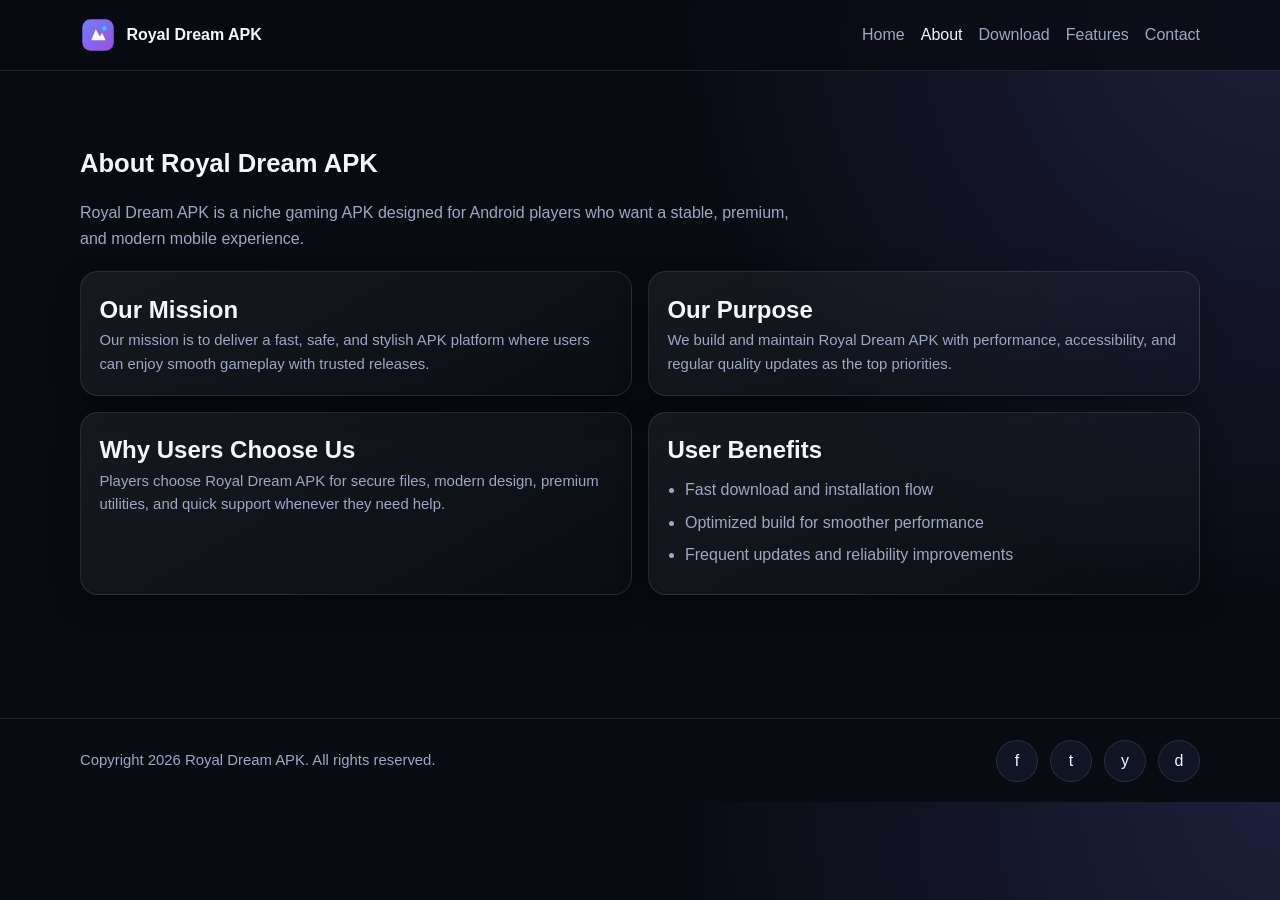
==== about.html @ bf15b544 "My first edits in Cursor Co-authored-by: Cursor <cursoragent@cursor.com>" ====
<!doctype html>
<html lang="en">
  <head>
    <meta charset="UTF-8" />
    <meta name="viewport" content="width=device-width, initial-scale=1.0" />
    <meta
      name="description"
      content="Learn about Royal Dream APK, its mission, purpose, and why Android users trust it for premium mobile gaming."
    />
    <title>About Royal Dream APK</title>
    <link rel="icon" type="image/svg+xml" href="assets/images/favicon.svg" />
    <link rel="stylesheet" href="assets/css/style.css" />
  </head>
  <body>
    <div id="navbar"></div>
    <main class="section">
      <div class="container">
        <h1 class="section-title reveal">About Royal Dream APK</h1>
        <p class="section-text reveal">
          Royal Dream APK is a niche gaming APK designed for Android players who want a stable, premium, and modern mobile experience.
        </p>

        <div class="grid-2" style="margin-top: 1.25rem">
          <article class="card reveal">
            <h2>Our Mission</h2>
            <p class="small-text">
              Our mission is to deliver a fast, safe, and stylish APK platform where users can enjoy smooth gameplay with trusted releases.
            </p>
          </article>
          <article class="card reveal">
            <h2>Our Purpose</h2>
            <p class="small-text">
              We build and maintain Royal Dream APK with performance, accessibility, and regular quality updates as the top priorities.
            </p>
          </article>
          <article class="card reveal">
            <h2>Why Users Choose Us</h2>
            <p class="small-text">
              Players choose Royal Dream APK for secure files, modern design, premium utilities, and quick support whenever they need help.
            </p>
          </article>
          <article class="card reveal">
            <h2>User Benefits</h2>
            <ul class="list">
              <li>Fast download and installation flow</li>
              <li>Optimized build for smoother performance</li>
              <li>Frequent updates and reliability improvements</li>
            </ul>
          </article>
        </div>
      </div>
    </main>
    <div id="footer"></div>
    <script src="assets/js/main.js"></script>
  </body>
</html>
---- assets/css/style.css ----
:root {
  --bg: #090b13;
  --surface: #111424;
  --surface-2: #171b30;
  --text: #f5f7ff;
  --muted: #9ea7c4;
  --primary: #6e7dff;
  --secondary: #9d4edd;
  --accent: #22d3ee;
  --success: #22c55e;
  --danger: #ef4444;
  --border: rgba(255, 255, 255, 0.1);
  --card-shadow: 0 10px 30px rgba(0, 0, 0, 0.3);
}

* {
  margin: 0;
  padding: 0;
  box-sizing: border-box;
}

html {
  scroll-behavior: smooth;
}

body {
  font-family: "Inter", "Segoe UI", Arial, sans-serif;
  background: radial-gradient(circle at top right, #1d1f3b, var(--bg) 40%);
  color: var(--text);
  line-height: 1.6;
}

img {
  max-width: 100%;
  display: block;
}

a {
  color: inherit;
  text-decoration: none;
}

.container {
  width: min(1120px, 92%);
  margin: 0 auto;
}

.section {
  padding: 4.5rem 0;
}

.section-title {
  font-size: clamp(1.6rem, 2vw, 2.2rem);
  margin-bottom: 1rem;
}

.section-text {
  color: var(--muted);
  max-width: 720px;
}

.btn {
  display: inline-flex;
  align-items: center;
  justify-content: center;
  gap: 0.45rem;
  padding: 0.8rem 1.3rem;
  border-radius: 999px;
  border: 1px solid transparent;
  cursor: pointer;
  font-weight: 600;
  transition: transform 0.22s ease, box-shadow 0.22s ease, background 0.22s ease;
}

.btn:hover {
  transform: translateY(-2px);
}

.btn-primary {
  background: linear-gradient(100deg, var(--primary), var(--secondary));
  box-shadow: 0 8px 25px rgba(110, 125, 255, 0.35);
}

.btn-secondary {
  border-color: var(--border);
  background: rgba(255, 255, 255, 0.03);
}

.topbar {
  position: sticky;
  top: 0;
  z-index: 99;
  backdrop-filter: blur(12px);
  border-bottom: 1px solid var(--border);
  background: rgba(9, 11, 19, 0.8);
}

.nav {
  min-height: 70px;
  display: flex;
  align-items: center;
  justify-content: space-between;
  gap: 1rem;
}

.brand {
  display: flex;
  align-items: center;
  gap: 0.65rem;
  font-weight: 700;
}

.brand img {
  width: 36px;
  height: 36px;
}

.menu {
  display: flex;
  align-items: center;
  gap: 1rem;
}

.menu a {
  color: var(--muted);
  font-weight: 500;
}

.menu a:hover,
.menu a.active {
  color: var(--text);
}

.menu-toggle {
  display: none;
  background: transparent;
  border: 1px solid var(--border);
  color: var(--text);
  padding: 0.45rem 0.75rem;
  border-radius: 8px;
}

.hero {
  padding: 5.2rem 0 4rem;
}

.hero-grid {
  display: grid;
  gap: 2rem;
  grid-template-columns: 1.2fr 1fr;
  align-items: center;
}

.badge {
  display: inline-flex;
  padding: 0.3rem 0.7rem;
  border-radius: 999px;
  margin-bottom: 0.9rem;
  background: rgba(34, 211, 238, 0.12);
  color: var(--accent);
  border: 1px solid rgba(34, 211, 238, 0.35);
}

.hero h1 {
  font-size: clamp(2rem, 4vw, 3.15rem);
  line-height: 1.2;
  margin-bottom: 1rem;
}

.hero p {
  color: var(--muted);
}

.hero-actions {
  margin-top: 1.4rem;
  display: flex;
  flex-wrap: wrap;
  gap: 0.75rem;
}

.hero-card,
.card {
  background: linear-gradient(150deg, rgba(255, 255, 255, 0.06), rgba(255, 255, 255, 0.01));
  border: 1px solid var(--border);
  border-radius: 18px;
  box-shadow: var(--card-shadow);
}

.hero-card {
  padding: 1.2rem;
}

.card {
  padding: 1.15rem;
  transition: transform 0.25s ease, border-color 0.25s ease;
}

.card:hover {
  transform: translateY(-5px);
  border-color: rgba(110, 125, 255, 0.7);
}

.grid-3 {
  display: grid;
  gap: 1rem;
  grid-template-columns: repeat(3, minmax(0, 1fr));
}

.grid-2 {
  display: grid;
  gap: 1rem;
  grid-template-columns: repeat(2, minmax(0, 1fr));
}

.small-text {
  color: var(--muted);
  font-size: 0.93rem;
}

.screenshot {
  border-radius: 14px;
  overflow: hidden;
  border: 1px solid var(--border);
}

.faq-item {
  border-bottom: 1px solid var(--border);
  padding: 1rem 0;
}

.faq-item h3 {
  margin-bottom: 0.35rem;
}

.cta {
  text-align: center;
  padding: 3.2rem 1rem;
}

.apk-info {
  display: grid;
  gap: 0.8rem;
}

.apk-row {
  display: flex;
  justify-content: space-between;
  gap: 1rem;
  border-bottom: 1px dashed var(--border);
  padding-bottom: 0.6rem;
}

.list {
  padding-left: 1.1rem;
}

.list li {
  margin: 0.45rem 0;
  color: var(--muted);
}

form {
  display: grid;
  gap: 0.85rem;
}

input,
textarea {
  width: 100%;
  border: 1px solid var(--border);
  border-radius: 10px;
  background: rgba(255, 255, 255, 0.02);
  color: var(--text);
  padding: 0.78rem;
}

textarea {
  resize: vertical;
  min-height: 120px;
}

.socials {
  display: flex;
  gap: 0.75rem;
}

.socials a {
  width: 42px;
  height: 42px;
  border-radius: 50%;
  display: inline-flex;
  justify-content: center;
  align-items: center;
  background: var(--surface);
  border: 1px solid var(--border);
}

.socials a:hover {
  background: var(--surface-2);
}

footer {
  border-top: 1px solid var(--border);
  margin-top: 3.2rem;
}

.footer-wrap {
  padding: 1.3rem 0;
  display: flex;
  align-items: center;
  justify-content: space-between;
  gap: 1rem;
  flex-wrap: wrap;
}

.reveal {
  opacity: 0;
  transform: translateY(18px);
  transition: 0.65s ease;
}

.reveal.visible {
  opacity: 1;
  transform: translateY(0);
}

@media (max-width: 860px) {
  .hero-grid,
  .grid-3 {
    grid-template-columns: 1fr 1fr;
  }

  .menu-toggle {
    display: inline-flex;
  }

  .menu {
    position: absolute;
    top: 70px;
    right: 4%;
    width: min(260px, 90%);
    background: var(--surface);
    border: 1px solid var(--border);
    border-radius: 12px;
    padding: 0.9rem;
    display: none;
    flex-direction: column;
    align-items: flex-start;
  }

  .menu.show {
    display: flex;
  }
}

@media (max-width: 680px) {
  .hero-grid,
  .grid-3,
  .grid-2 {
    grid-template-columns: 1fr;
  }

  .hero {
    padding-top: 4.2rem;
  }
}
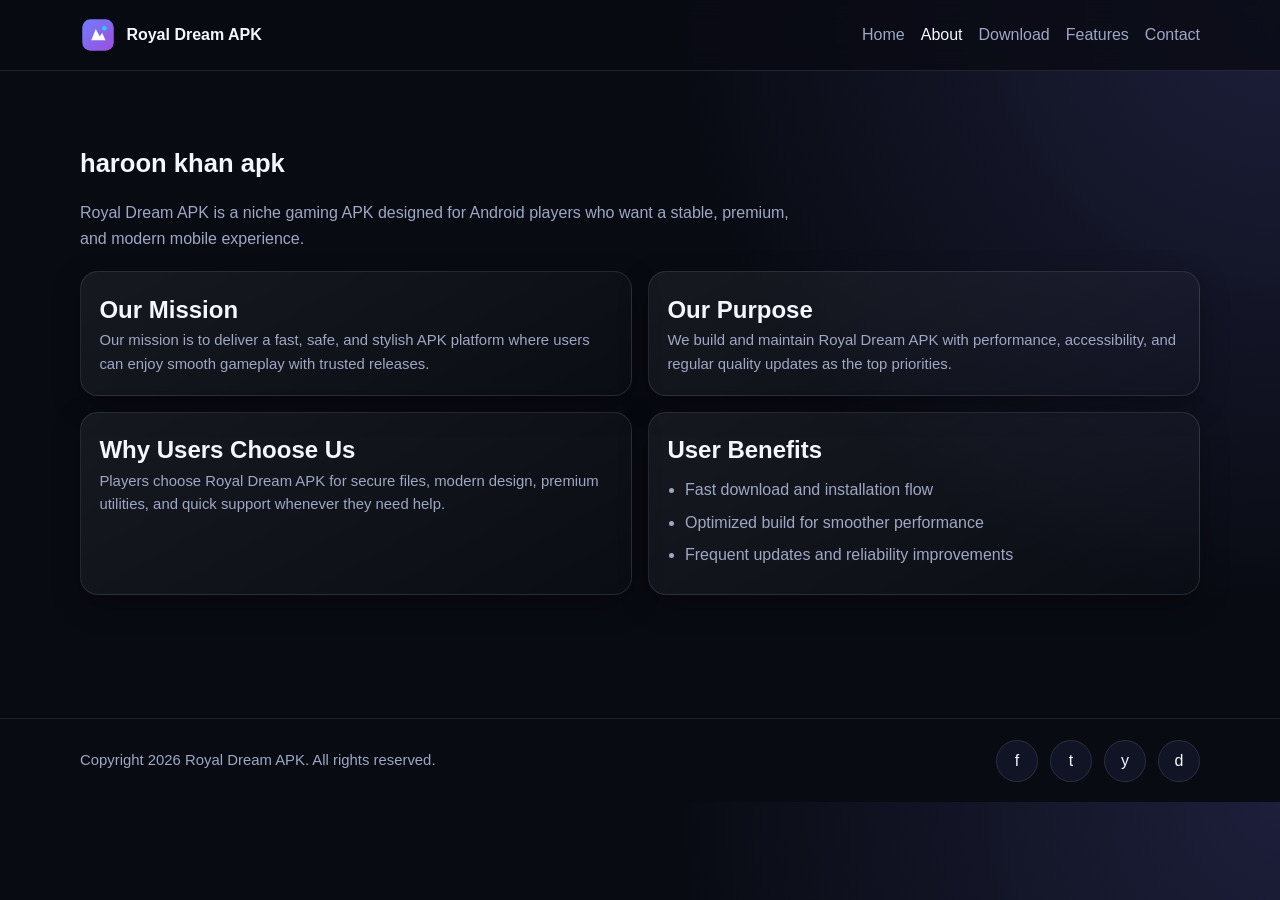
==== commit 166f649f: "About Royal Dream APK" ====
--- a/about.html
+++ b/about.html
@@ -7,7 +7,7 @@
       name="description"
       content="Learn about Royal Dream APK, its mission, purpose, and why Android users trust it for premium mobile gaming."
     />
-    <title>About Royal Dream APK</title>
+    <title>haroon khan apk</title>
     <link rel="icon" type="image/svg+xml" href="assets/images/favicon.svg" />
     <link rel="stylesheet" href="assets/css/style.css" />
   </head>
@@ -15,7 +15,7 @@
     <div id="navbar"></div>
     <main class="section">
       <div class="container">
-        <h1 class="section-title reveal">About Royal Dream APK</h1>
+        <h1 class="section-title reveal">haroon khan apk</h1>
         <p class="section-text reveal">
           Royal Dream APK is a niche gaming APK designed for Android players who want a stable, premium, and modern mobile experience.
         </p>
